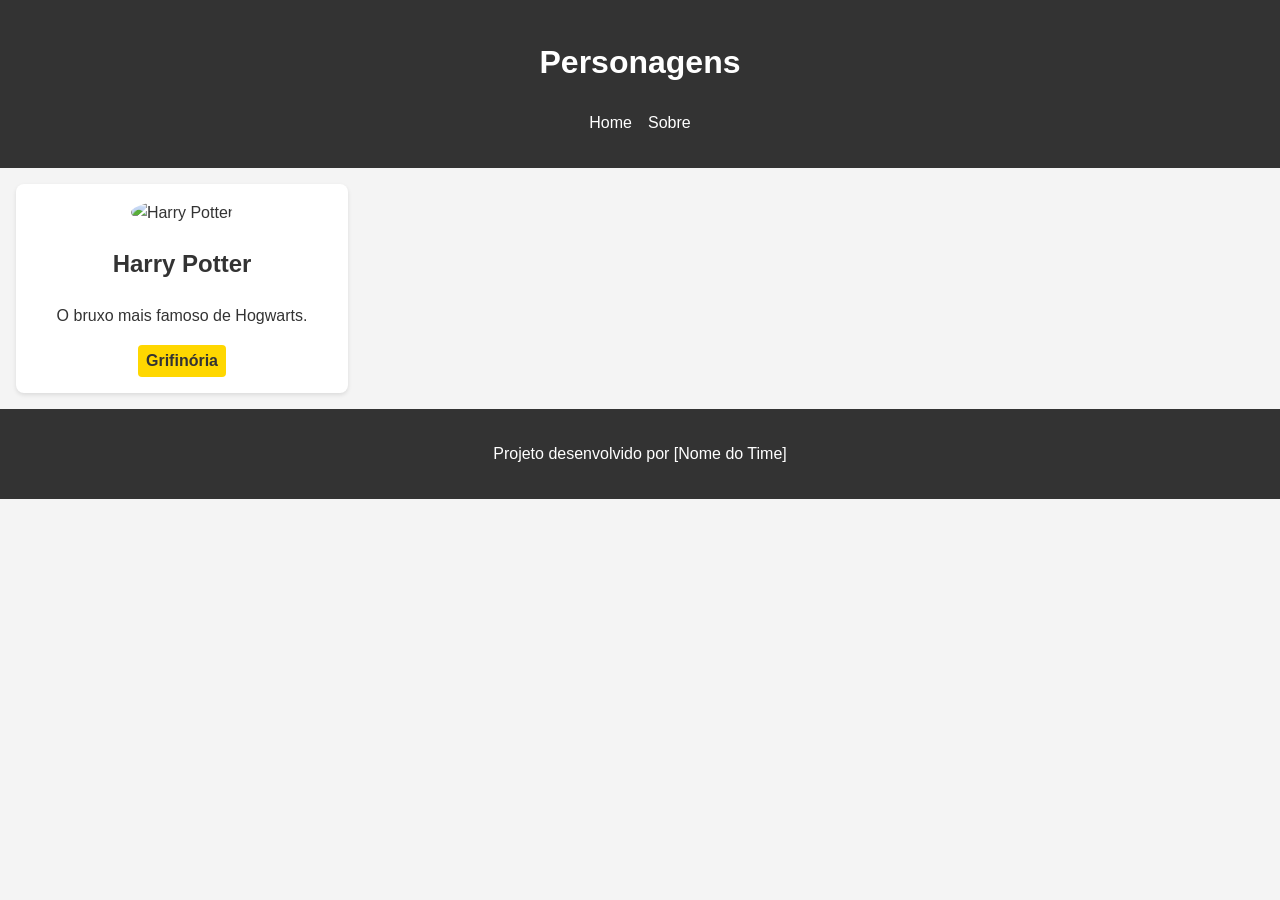
==== index.html @ 24259fda "criado sistema base" ====
<!DOCTYPE html>
<html lang="pt-BR">
<head>
  <meta charset="UTF-8">
  <meta name="viewport" content="width=device-width, initial-scale=1.0">
  <title>Personagens</title>
  <link rel="stylesheet" href="./style/style.css">
</head>
<body>
  <header class="header">
    <h1>Personagens</h1> <!-- Tema ajustável -->
    <nav class="navbar">
      <ul>
        <li><a href="./index.html">Home</a></li>
        <li><a href="./pages/about.html">Sobre</a></li>
      </ul>
    </nav>
  </header>

  <main class="container">
    <section class="characters-grid">
      <!-- Card 1 -->
       <a href="./pages/harry-potter.html">
        <div class="character-card character-card-info">
          <img src="images/harry.jpg" alt="Harry Potter">
          <h2>Harry Potter</h2>
          <p>O bruxo mais famoso de Hogwarts.</p>
          <span class="house">Grifinória</span>
        </div>
      </a>

    </section>
  </main>

  <footer class="footer">
    <p>Projeto desenvolvido por [Nome do Time]</p>
  </footer>
</body>
</html>
---- style/style.css ----
/* Estilos Globais */
body {
    font-family: Arial, sans-serif;
    line-height: 1.6;
    margin: 0;
    padding: 0;
    background-color: #f4f4f4;
  }

  a {
    color: #333;
    text-decoration: none;
  }
  
  .header {
    background-color: #333;
    color: #fff;
    text-align: center;
    padding: 1rem;
  }
  
  .navbar ul {
    list-style: none;
    padding: 0;
    display: flex;
    justify-content: center;
    gap: 1rem;
  }
  
  .navbar a {
    color: #fff;
    text-decoration: none;
  }
  
  /* Grid de Personagens */
  .characters-grid {
    display: grid;
    grid-template-columns: repeat(auto-fill, minmax(250px, 1fr));
    gap: 1rem;
    padding: 1rem;
  }

  .character-grid-info {
    grid-template-columns: none;
  }
  
  .character-card {
    background: #fff;
    border-radius: 8px;
    padding: 1rem;
    text-align: center;
    box-shadow: 0 2px 4px rgba(0, 0, 0, 0.1);
  }
  
  .character-card-info {
    width: 100%;
  }
  
  .character-card img {
    max-width: 100%;
    border-radius: 50%;
  }
  
  .house {
    display: inline-block;
    background: #ffd700;
    padding: 0.2rem 0.5rem;
    border-radius: 4px;
    font-weight: bold;
  }
  
  .footer {
    text-align: center;
    padding: 1rem;
    background: #333;
    color: #fff;
  }
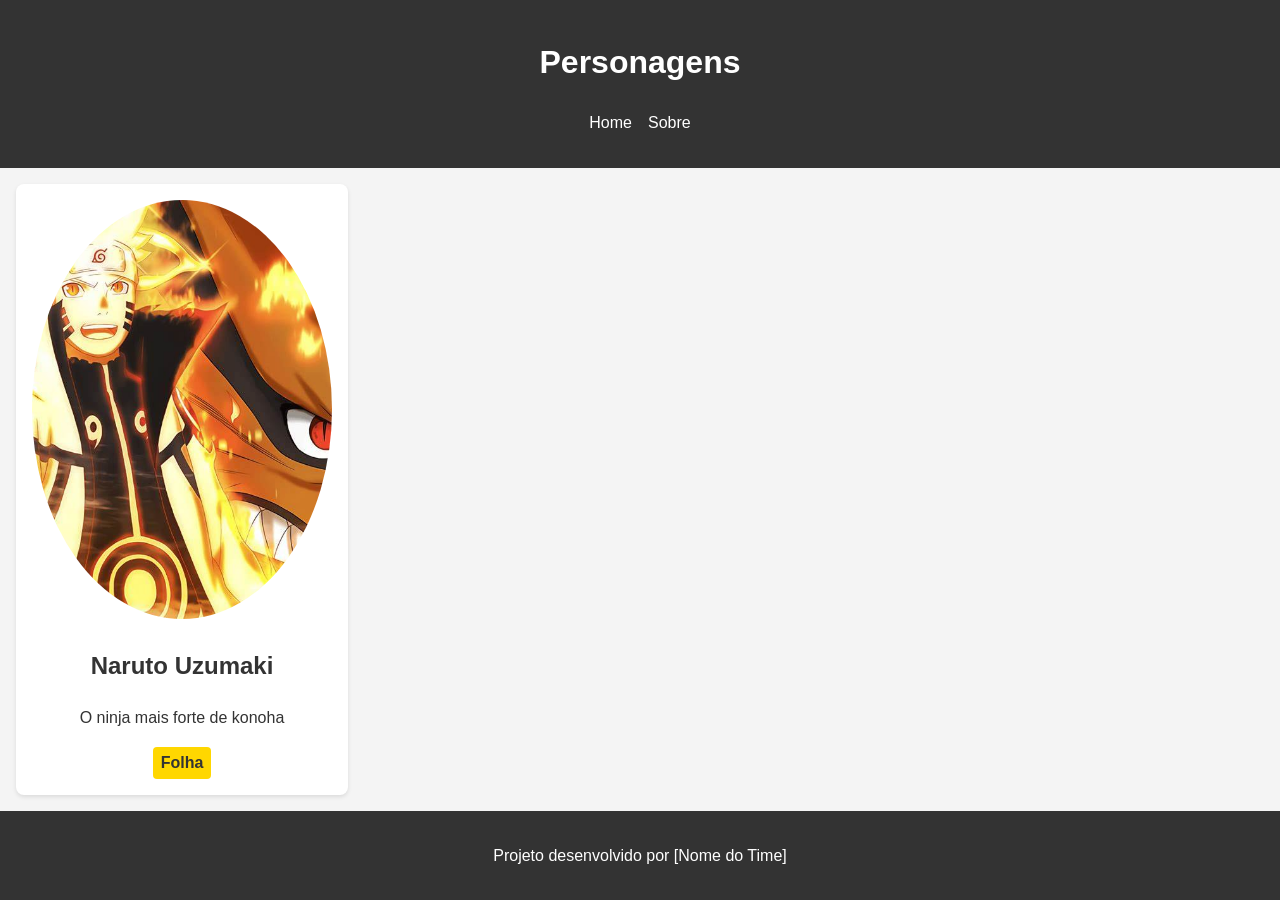
==== commit 9994b17d: "iniciada implementacao desenvolvimento da tela do Naruto" ====
--- a/index.html
+++ b/index.html
@@ -20,12 +20,12 @@
   <main class="container">
     <section class="characters-grid">
       <!-- Card 1 -->
-       <a href="./pages/harry-potter.html">
+       <a href="./pages/naruto.html">
         <div class="character-card character-card-info">
-          <img src="images/harry.jpg" alt="Harry Potter">
-          <h2>Harry Potter</h2>
-          <p>O bruxo mais famoso de Hogwarts.</p>
-          <span class="house">Grifinória</span>
+          <img src="naruto.jfif" alt="Harry Potter">
+          <h2>Naruto Uzumaki</h2>
+          <p>O ninja mais forte de konoha</p>
+          <span class="house">Folha</span>
         </div>
       </a>
 
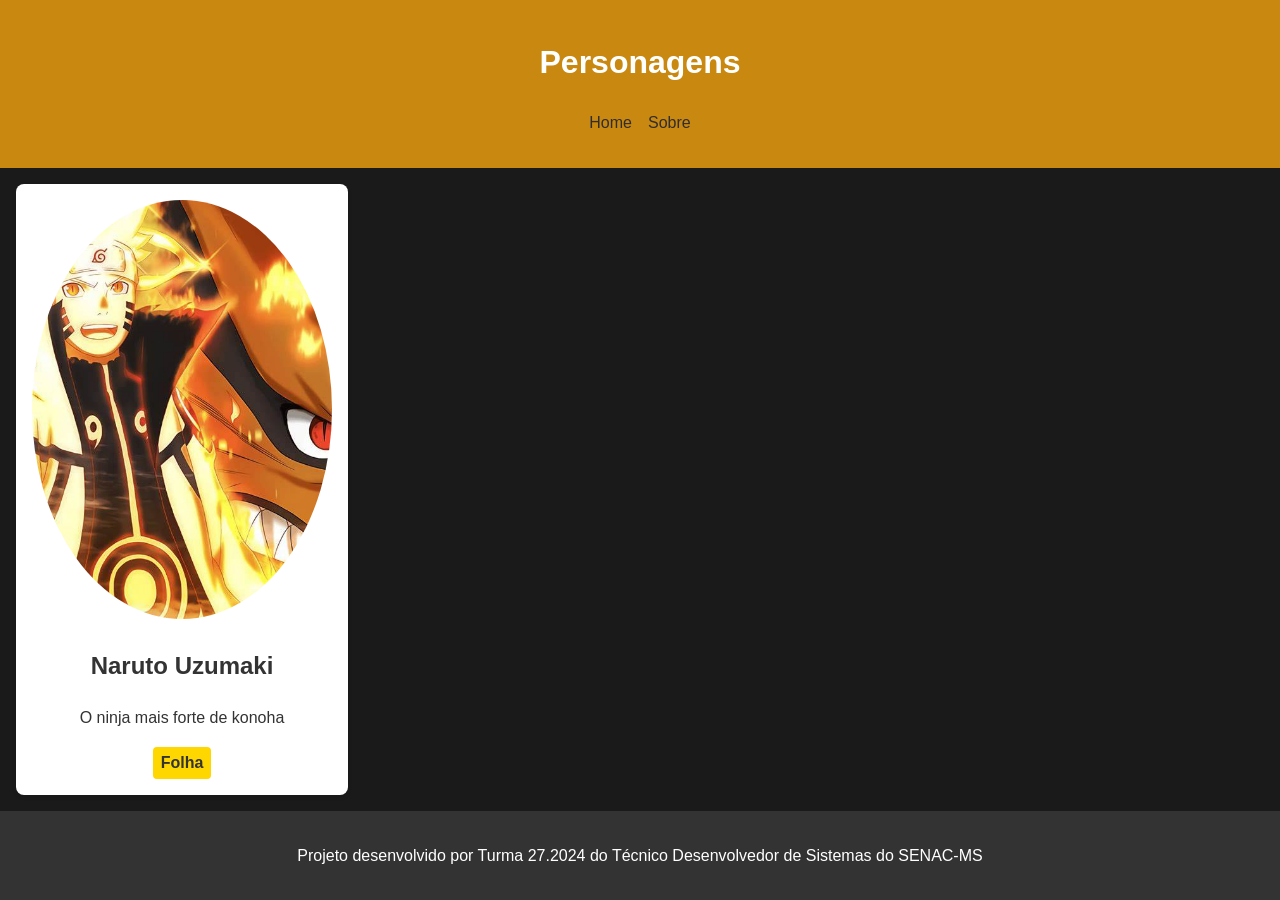
==== commit c808e44d: "Alterando o Footer" ====
--- a/index.html
+++ b/index.html
@@ -33,7 +33,7 @@
   </main>
 
   <footer class="footer">
-    <p>Projeto desenvolvido por [Nome do Time]</p>
+    <p>Projeto desenvolvido por Turma 27.2024 do Técnico Desenvolvedor de Sistemas do SENAC-MS</p>
   </footer>
 </body>
 </html>
--- a/style/style.css
+++ b/style/style.css
@@ -4,7 +4,7 @@
     line-height: 1.6;
     margin: 0;
     padding: 0;
-    background-color: #f4f4f4;
+    background-color: #1b1a1a;
   }
 
   a {
@@ -13,7 +13,7 @@
   }
   
   .header {
-    background-color: #333;
+    background-color: #c9880f;
     color: #fff;
     text-align: center;
     padding: 1rem;
@@ -28,7 +28,7 @@
   }
   
   .navbar a {
-    color: #fff;
+    color: #302d2d;
     text-decoration: none;
   }
   
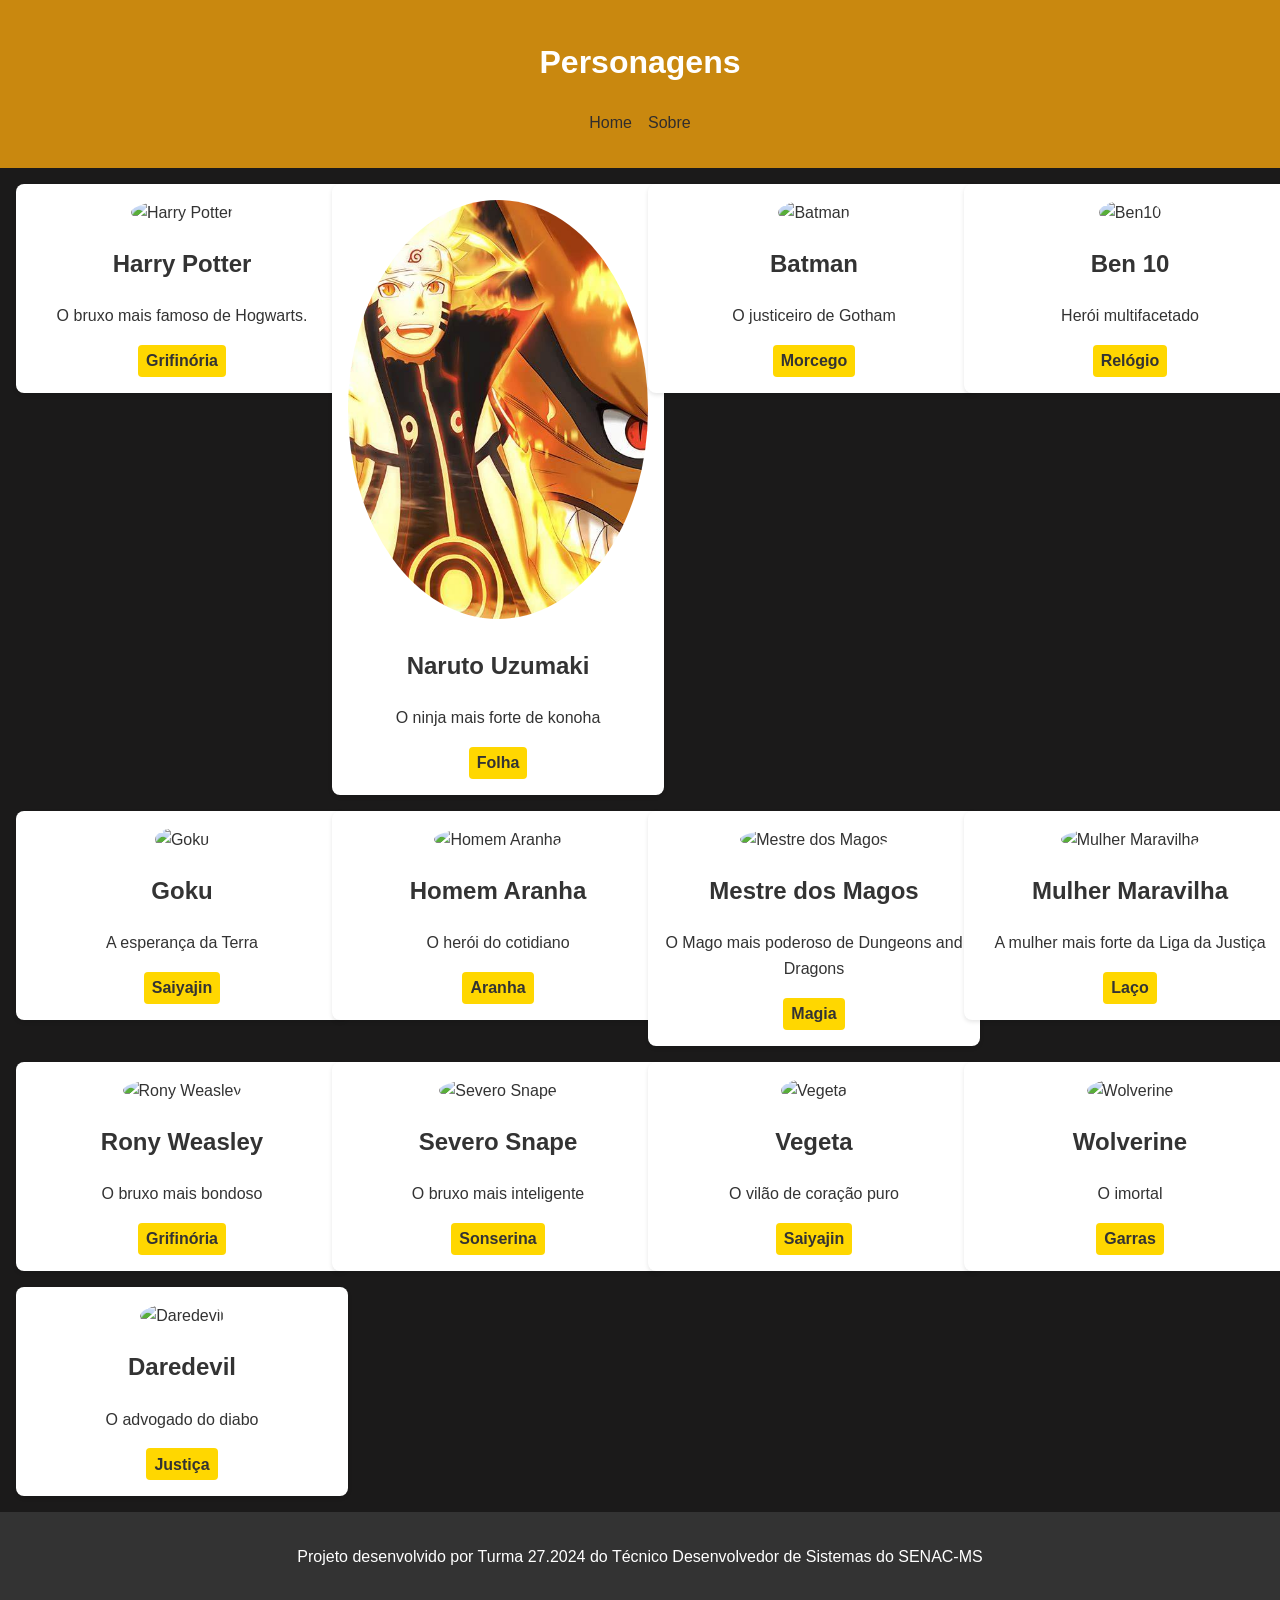
==== commit 44351d5a: "Alterando e adicionando os cards no Index" ====
--- a/index.html
+++ b/index.html
@@ -20,15 +20,134 @@
   <main class="container">
     <section class="characters-grid">
       <!-- Card 1 -->
+      <a href="./pages/harry-potter.html">
+        <div class="character-card character-card-info">
+          <img src="images/harry.jpg" alt="Harry Potter">
+          <h2>Harry Potter</h2>
+          <p>O bruxo mais famoso de Hogwarts.</p>
+          <span class="house">Grifinória</span>
+        </div>
+      </a>
+
+      <!-- Card 2 -->
        <a href="./pages/naruto.html">
         <div class="character-card character-card-info">
-          <img src="naruto.jfif" alt="Harry Potter">
+          <img src="naruto.jfif" alt="Naruto">
           <h2>Naruto Uzumaki</h2>
           <p>O ninja mais forte de konoha</p>
           <span class="house">Folha</span>
         </div>
       </a>
 
+      <!-- Card 3 -->
+      <a href="./pages/batman.html">
+        <div class="character-card character-card-info">
+          <img src="" alt="Batman">
+          <h2>Batman</h2>
+          <p>O justiceiro de Gotham</p>
+          <span class="house">Morcego</span>
+        </div>
+      </a>
+
+      <!-- Card 4 -->
+      <a href="./pages/ben 10.html">
+        <div class="character-card character-card-info">
+          <img src="" alt="Ben10">
+          <h2>Ben 10</h2>
+          <p>Herói multifacetado</p>
+          <span class="house">Relógio</span>
+        </div>
+      </a>
+
+      <!-- Card 5 -->
+      <a href="./pages/goku.html">
+        <div class="character-card character-card-info">
+          <img src="" alt="Goku">
+          <h2>Goku</h2>
+          <p>A esperança da Terra</p>
+          <span class="house">Saiyajin</span>
+        </div>
+      </a>
+
+      <!-- Card 6 -->
+      <a href="./pages/homem-aranha.html">
+        <div class="character-card character-card-info">
+          <img src="" alt="Homem Aranha">
+          <h2>Homem Aranha</h2>
+          <p>O herói do cotidiano</p>
+          <span class="house">Aranha</span>
+        </div>
+      </a>
+
+      <!-- Card 7 -->
+      <a href="./pages/mestre-dos-magos.html">
+        <div class="character-card character-card-info">
+          <img src="" alt="Mestre dos Magos">
+          <h2>Mestre dos Magos</h2>
+          <p>O Mago mais poderoso de Dungeons and Dragons</p>
+          <span class="house">Magia</span>
+        </div>
+      </a>
+
+      <!-- Card 8 -->
+      <a href="./pages/mulher-maravilha.html">
+        <div class="character-card character-card-info">
+          <img src="" alt="Mulher Maravilha">
+          <h2>Mulher Maravilha</h2>
+          <p>A mulher mais forte da Liga da Justiça</p>
+          <span class="house">Laço</span>
+        </div>
+      </a>
+
+      <!-- Card 9 -->
+      <a href="./pages/rony-weasley.html">
+        <div class="character-card character-card-info">
+          <img src="" alt="Rony Weasley">
+          <h2>Rony Weasley</h2>
+          <p>O bruxo mais bondoso</p>
+          <span class="house">Grifinória</span>
+        </div>
+      </a>
+
+      <!-- Card 10 -->
+      <a href="./pages/severo-snape.html">
+        <div class="character-card character-card-info">
+          <img src="" alt="Severo Snape">
+          <h2>Severo Snape</h2>
+          <p>O bruxo mais inteligente</p>
+          <span class="house">Sonserina</span>
+        </div>
+      </a>
+
+      <!-- Card 11 -->
+      <a href="./pages/vegeta.html">
+        <div class="character-card character-card-info">
+          <img src="" alt="Vegeta">
+          <h2>Vegeta</h2>
+          <p>O vilão de coração puro</p>
+          <span class="house">Saiyajin</span>
+        </div>
+      </a>
+
+      <!-- Card 11 -->
+      <a href="./pages/wolverine.html">
+        <div class="character-card character-card-info">
+          <img src="" alt="Wolverine">
+          <h2>Wolverine</h2>
+          <p>O imortal</p>
+          <span class="house">Garras</span>
+        </div>
+      </a>
+
+      <!-- Card 12 -->
+      <a href="./pages/daredevil.html">
+        <div class="character-card character-card-info">
+          <img src="" alt="Daredevil">
+          <h2>Daredevil</h2>
+          <p>O advogado do diabo</p>
+          <span class="house">Justiça</span>
+        </div>
+      </a>
     </section>
   </main>
 
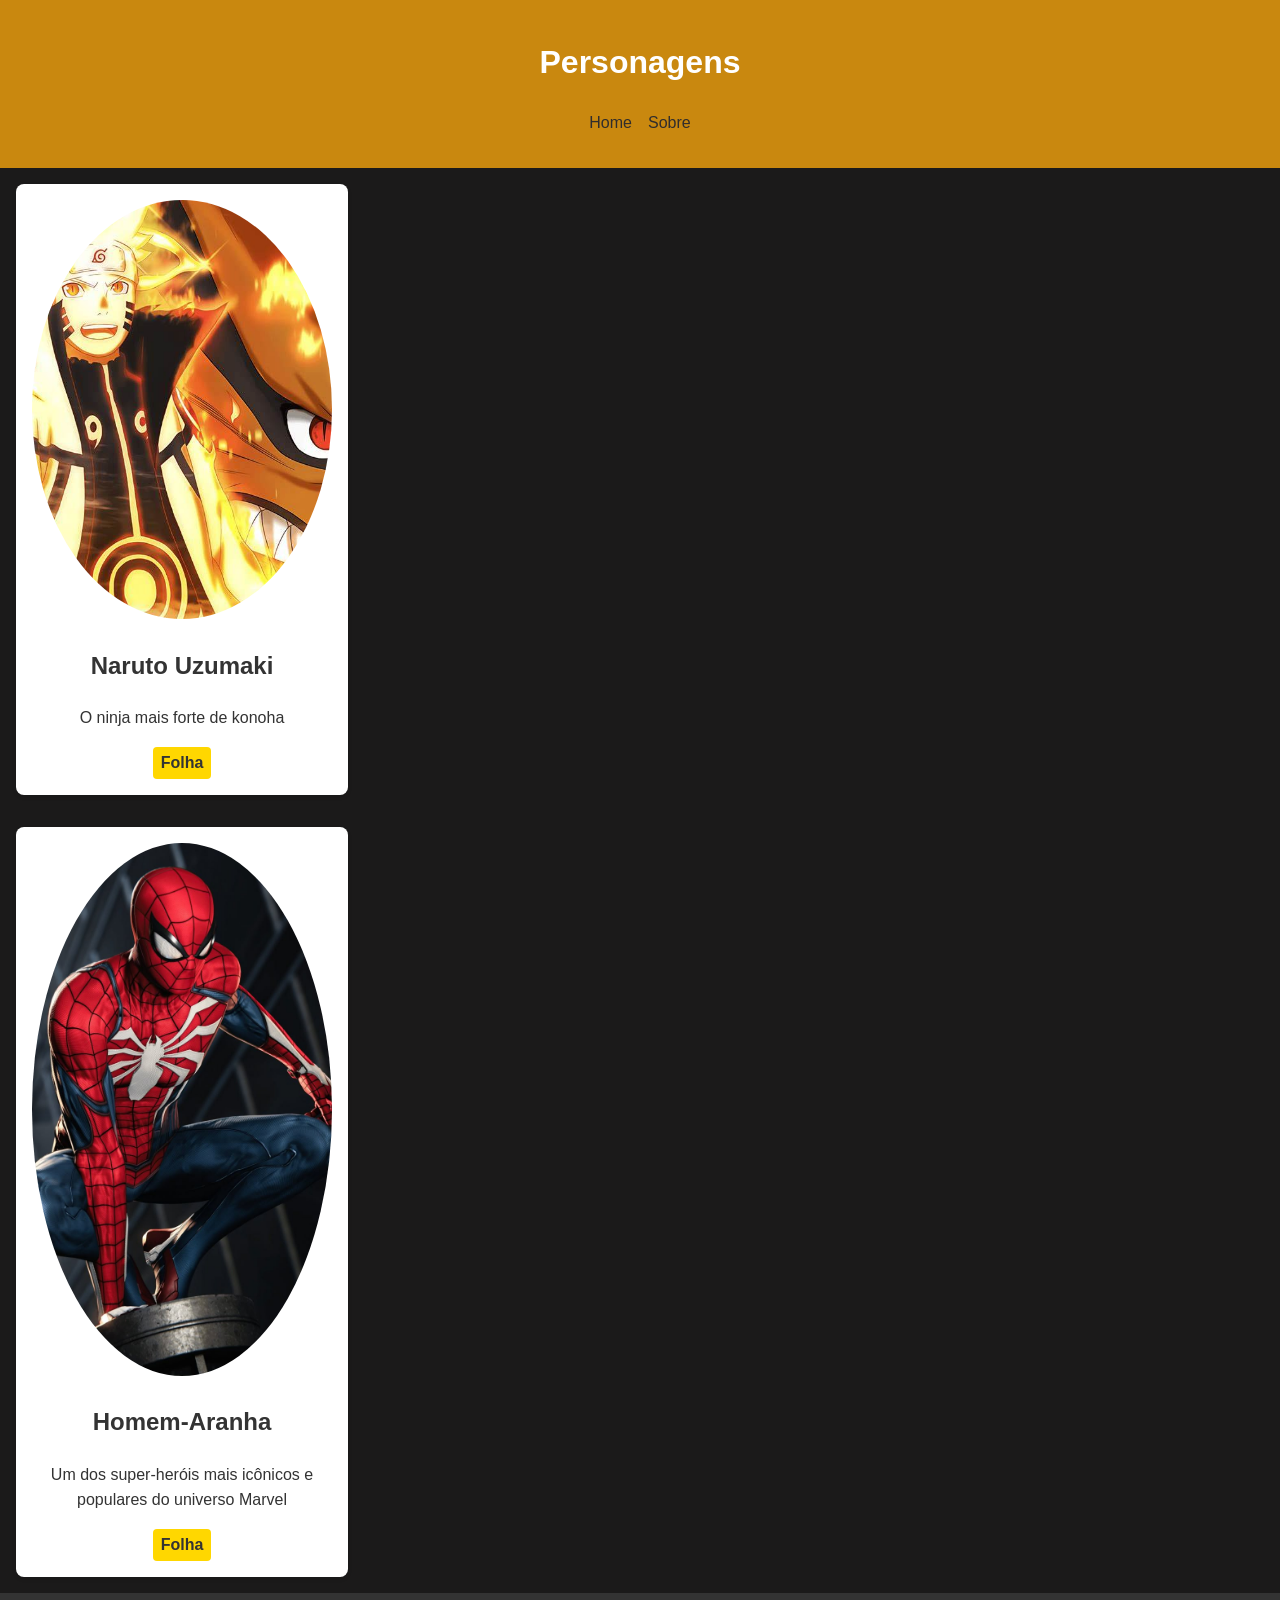
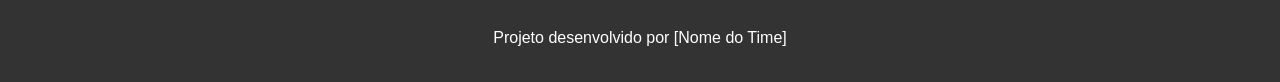
==== commit 443f2e8c: "Desenvolvimento finalizado" ====
--- a/index.html
+++ b/index.html
@@ -20,139 +20,38 @@
   <main class="container">
     <section class="characters-grid">
       <!-- Card 1 -->
-      <a href="./pages/harry-potter.html">
-        <div class="character-card character-card-info">
-          <img src="images/harry.jpg" alt="Harry Potter">
-          <h2>Harry Potter</h2>
-          <p>O bruxo mais famoso de Hogwarts.</p>
-          <span class="house">Grifinória</span>
-        </div>
-      </a>
-
-      <!-- Card 2 -->
        <a href="./pages/naruto.html">
         <div class="character-card character-card-info">
-          <img src="naruto.jfif" alt="Naruto">
+          <img src="naruto.jfif" alt="Harry Potter">
           <h2>Naruto Uzumaki</h2>
           <p>O ninja mais forte de konoha</p>
           <span class="house">Folha</span>
         </div>
       </a>
 
-      <!-- Card 3 -->
-      <a href="./pages/batman.html">
+    </section>
+  </main>
+
+
+  <main class="container">
+    <section class="characters-grid">
+      <!-- Card 1 -->
+       <a href="./pages/homem-aranha.html">
         <div class="character-card character-card-info">
-          <img src="" alt="Batman">
-          <h2>Batman</h2>
-          <p>O justiceiro de Gotham</p>
-          <span class="house">Morcego</span>
+          <img src="img/homemred.jpg" alt="Homem-aranha">
+          <h2>Homem-Aranha</h2>
+          <p>Um dos super-heróis mais icônicos e populares do universo Marvel</p>
+          <span class="house">Folha</span>
         </div>
       </a>
 
-      <!-- Card 4 -->
-      <a href="./pages/ben 10.html">
-        <div class="character-card character-card-info">
-          <img src="" alt="Ben10">
-          <h2>Ben 10</h2>
-          <p>Herói multifacetado</p>
-          <span class="house">Relógio</span>
-        </div>
-      </a>
-
-      <!-- Card 5 -->
-      <a href="./pages/goku.html">
-        <div class="character-card character-card-info">
-          <img src="" alt="Goku">
-          <h2>Goku</h2>
-          <p>A esperança da Terra</p>
-          <span class="house">Saiyajin</span>
-        </div>
-      </a>
-
-      <!-- Card 6 -->
-      <a href="./pages/homem-aranha.html">
-        <div class="character-card character-card-info">
-          <img src="" alt="Homem Aranha">
-          <h2>Homem Aranha</h2>
-          <p>O herói do cotidiano</p>
-          <span class="house">Aranha</span>
-        </div>
-      </a>
-
-      <!-- Card 7 -->
-      <a href="./pages/mestre-dos-magos.html">
-        <div class="character-card character-card-info">
-          <img src="" alt="Mestre dos Magos">
-          <h2>Mestre dos Magos</h2>
-          <p>O Mago mais poderoso de Dungeons and Dragons</p>
-          <span class="house">Magia</span>
-        </div>
-      </a>
-
-      <!-- Card 8 -->
-      <a href="./pages/mulher-maravilha.html">
-        <div class="character-card character-card-info">
-          <img src="" alt="Mulher Maravilha">
-          <h2>Mulher Maravilha</h2>
-          <p>A mulher mais forte da Liga da Justiça</p>
-          <span class="house">Laço</span>
-        </div>
-      </a>
-
-      <!-- Card 9 -->
-      <a href="./pages/rony-weasley.html">
-        <div class="character-card character-card-info">
-          <img src="" alt="Rony Weasley">
-          <h2>Rony Weasley</h2>
-          <p>O bruxo mais bondoso</p>
-          <span class="house">Grifinória</span>
-        </div>
-      </a>
-
-      <!-- Card 10 -->
-      <a href="./pages/severo-snape.html">
-        <div class="character-card character-card-info">
-          <img src="" alt="Severo Snape">
-          <h2>Severo Snape</h2>
-          <p>O bruxo mais inteligente</p>
-          <span class="house">Sonserina</span>
-        </div>
-      </a>
-
-      <!-- Card 11 -->
-      <a href="./pages/vegeta.html">
-        <div class="character-card character-card-info">
-          <img src="" alt="Vegeta">
-          <h2>Vegeta</h2>
-          <p>O vilão de coração puro</p>
-          <span class="house">Saiyajin</span>
-        </div>
-      </a>
-
-      <!-- Card 11 -->
-      <a href="./pages/wolverine.html">
-        <div class="character-card character-card-info">
-          <img src="" alt="Wolverine">
-          <h2>Wolverine</h2>
-          <p>O imortal</p>
-          <span class="house">Garras</span>
-        </div>
-      </a>
-
-      <!-- Card 12 -->
-      <a href="./pages/daredevil.html">
-        <div class="character-card character-card-info">
-          <img src="" alt="Daredevil">
-          <h2>Daredevil</h2>
-          <p>O advogado do diabo</p>
-          <span class="house">Justiça</span>
-        </div>
-      </a>
     </section>
   </main>
 
+
+
   <footer class="footer">
-    <p>Projeto desenvolvido por Turma 27.2024 do Técnico Desenvolvedor de Sistemas do SENAC-MS</p>
+    <p>Projeto desenvolvido por [Nome do Time]</p>
   </footer>
 </body>
 </html>
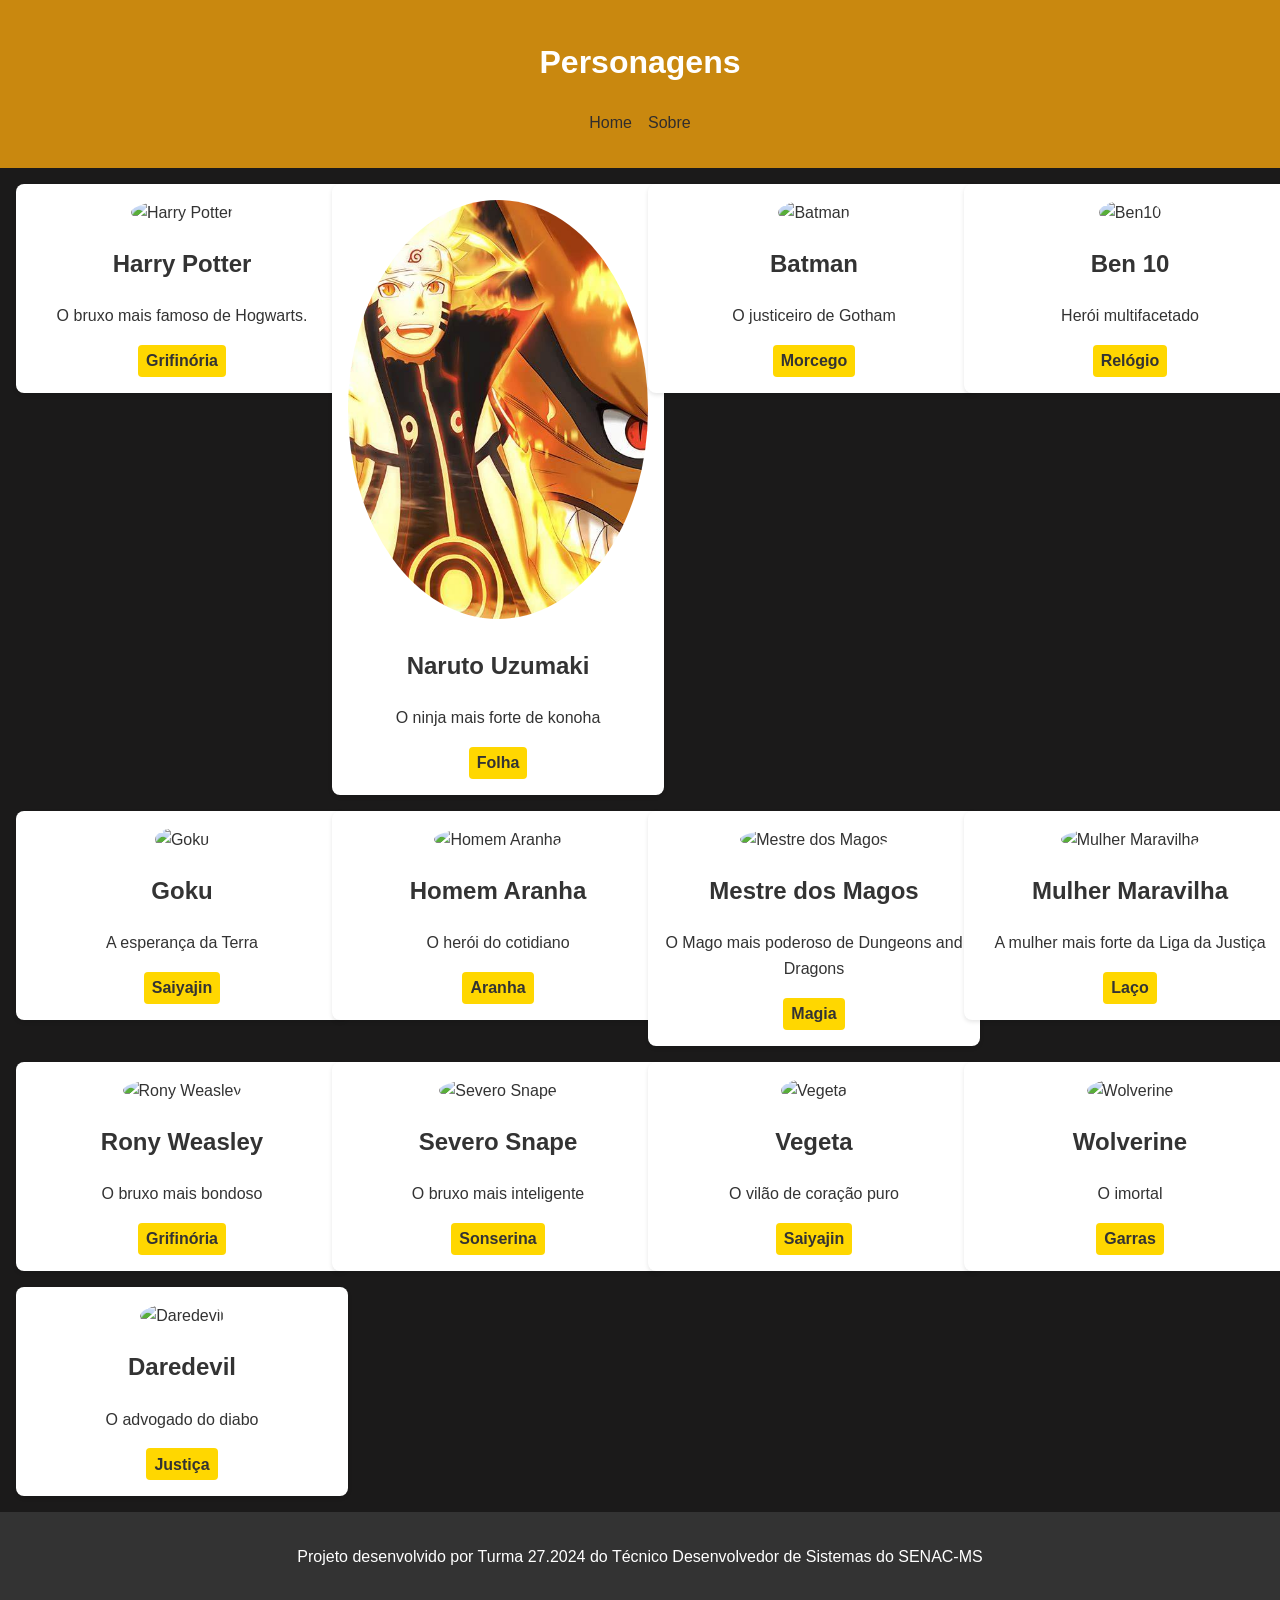
==== commit c0585cc1: "Merge branch 'feature/index' into develop" ====
--- a/index.html
+++ b/index.html
@@ -20,38 +20,139 @@
   <main class="container">
     <section class="characters-grid">
       <!-- Card 1 -->
+      <a href="./pages/harry-potter.html">
+        <div class="character-card character-card-info">
+          <img src="images/harry.jpg" alt="Harry Potter">
+          <h2>Harry Potter</h2>
+          <p>O bruxo mais famoso de Hogwarts.</p>
+          <span class="house">Grifinória</span>
+        </div>
+      </a>
+
+      <!-- Card 2 -->
        <a href="./pages/naruto.html">
         <div class="character-card character-card-info">
-          <img src="naruto.jfif" alt="Harry Potter">
+          <img src="naruto.jfif" alt="Naruto">
           <h2>Naruto Uzumaki</h2>
           <p>O ninja mais forte de konoha</p>
           <span class="house">Folha</span>
         </div>
       </a>
 
+      <!-- Card 3 -->
+      <a href="./pages/batman.html">
+        <div class="character-card character-card-info">
+          <img src="" alt="Batman">
+          <h2>Batman</h2>
+          <p>O justiceiro de Gotham</p>
+          <span class="house">Morcego</span>
+        </div>
+      </a>
+
+      <!-- Card 4 -->
+      <a href="./pages/ben 10.html">
+        <div class="character-card character-card-info">
+          <img src="" alt="Ben10">
+          <h2>Ben 10</h2>
+          <p>Herói multifacetado</p>
+          <span class="house">Relógio</span>
+        </div>
+      </a>
+
+      <!-- Card 5 -->
+      <a href="./pages/goku.html">
+        <div class="character-card character-card-info">
+          <img src="" alt="Goku">
+          <h2>Goku</h2>
+          <p>A esperança da Terra</p>
+          <span class="house">Saiyajin</span>
+        </div>
+      </a>
+
+      <!-- Card 6 -->
+      <a href="./pages/homem-aranha.html">
+        <div class="character-card character-card-info">
+          <img src="" alt="Homem Aranha">
+          <h2>Homem Aranha</h2>
+          <p>O herói do cotidiano</p>
+          <span class="house">Aranha</span>
+        </div>
+      </a>
+
+      <!-- Card 7 -->
+      <a href="./pages/mestre-dos-magos.html">
+        <div class="character-card character-card-info">
+          <img src="" alt="Mestre dos Magos">
+          <h2>Mestre dos Magos</h2>
+          <p>O Mago mais poderoso de Dungeons and Dragons</p>
+          <span class="house">Magia</span>
+        </div>
+      </a>
+
+      <!-- Card 8 -->
+      <a href="./pages/mulher-maravilha.html">
+        <div class="character-card character-card-info">
+          <img src="" alt="Mulher Maravilha">
+          <h2>Mulher Maravilha</h2>
+          <p>A mulher mais forte da Liga da Justiça</p>
+          <span class="house">Laço</span>
+        </div>
+      </a>
+
+      <!-- Card 9 -->
+      <a href="./pages/rony-weasley.html">
+        <div class="character-card character-card-info">
+          <img src="" alt="Rony Weasley">
+          <h2>Rony Weasley</h2>
+          <p>O bruxo mais bondoso</p>
+          <span class="house">Grifinória</span>
+        </div>
+      </a>
+
+      <!-- Card 10 -->
+      <a href="./pages/severo-snape.html">
+        <div class="character-card character-card-info">
+          <img src="" alt="Severo Snape">
+          <h2>Severo Snape</h2>
+          <p>O bruxo mais inteligente</p>
+          <span class="house">Sonserina</span>
+        </div>
+      </a>
+
+      <!-- Card 11 -->
+      <a href="./pages/vegeta.html">
+        <div class="character-card character-card-info">
+          <img src="" alt="Vegeta">
+          <h2>Vegeta</h2>
+          <p>O vilão de coração puro</p>
+          <span class="house">Saiyajin</span>
+        </div>
+      </a>
+
+      <!-- Card 11 -->
+      <a href="./pages/wolverine.html">
+        <div class="character-card character-card-info">
+          <img src="" alt="Wolverine">
+          <h2>Wolverine</h2>
+          <p>O imortal</p>
+          <span class="house">Garras</span>
+        </div>
+      </a>
+
+      <!-- Card 12 -->
+      <a href="./pages/daredevil.html">
+        <div class="character-card character-card-info">
+          <img src="" alt="Daredevil">
+          <h2>Daredevil</h2>
+          <p>O advogado do diabo</p>
+          <span class="house">Justiça</span>
+        </div>
+      </a>
     </section>
   </main>
 
-
-  <main class="container">
-    <section class="characters-grid">
-      <!-- Card 1 -->
-       <a href="./pages/homem-aranha.html">
-        <div class="character-card character-card-info">
-          <img src="img/homemred.jpg" alt="Homem-aranha">
-          <h2>Homem-Aranha</h2>
-          <p>Um dos super-heróis mais icônicos e populares do universo Marvel</p>
-          <span class="house">Folha</span>
-        </div>
-      </a>
-
-    </section>
-  </main>
-
-
-
   <footer class="footer">
-    <p>Projeto desenvolvido por [Nome do Time]</p>
+    <p>Projeto desenvolvido por Turma 27.2024 do Técnico Desenvolvedor de Sistemas do SENAC-MS</p>
   </footer>
 </body>
 </html>
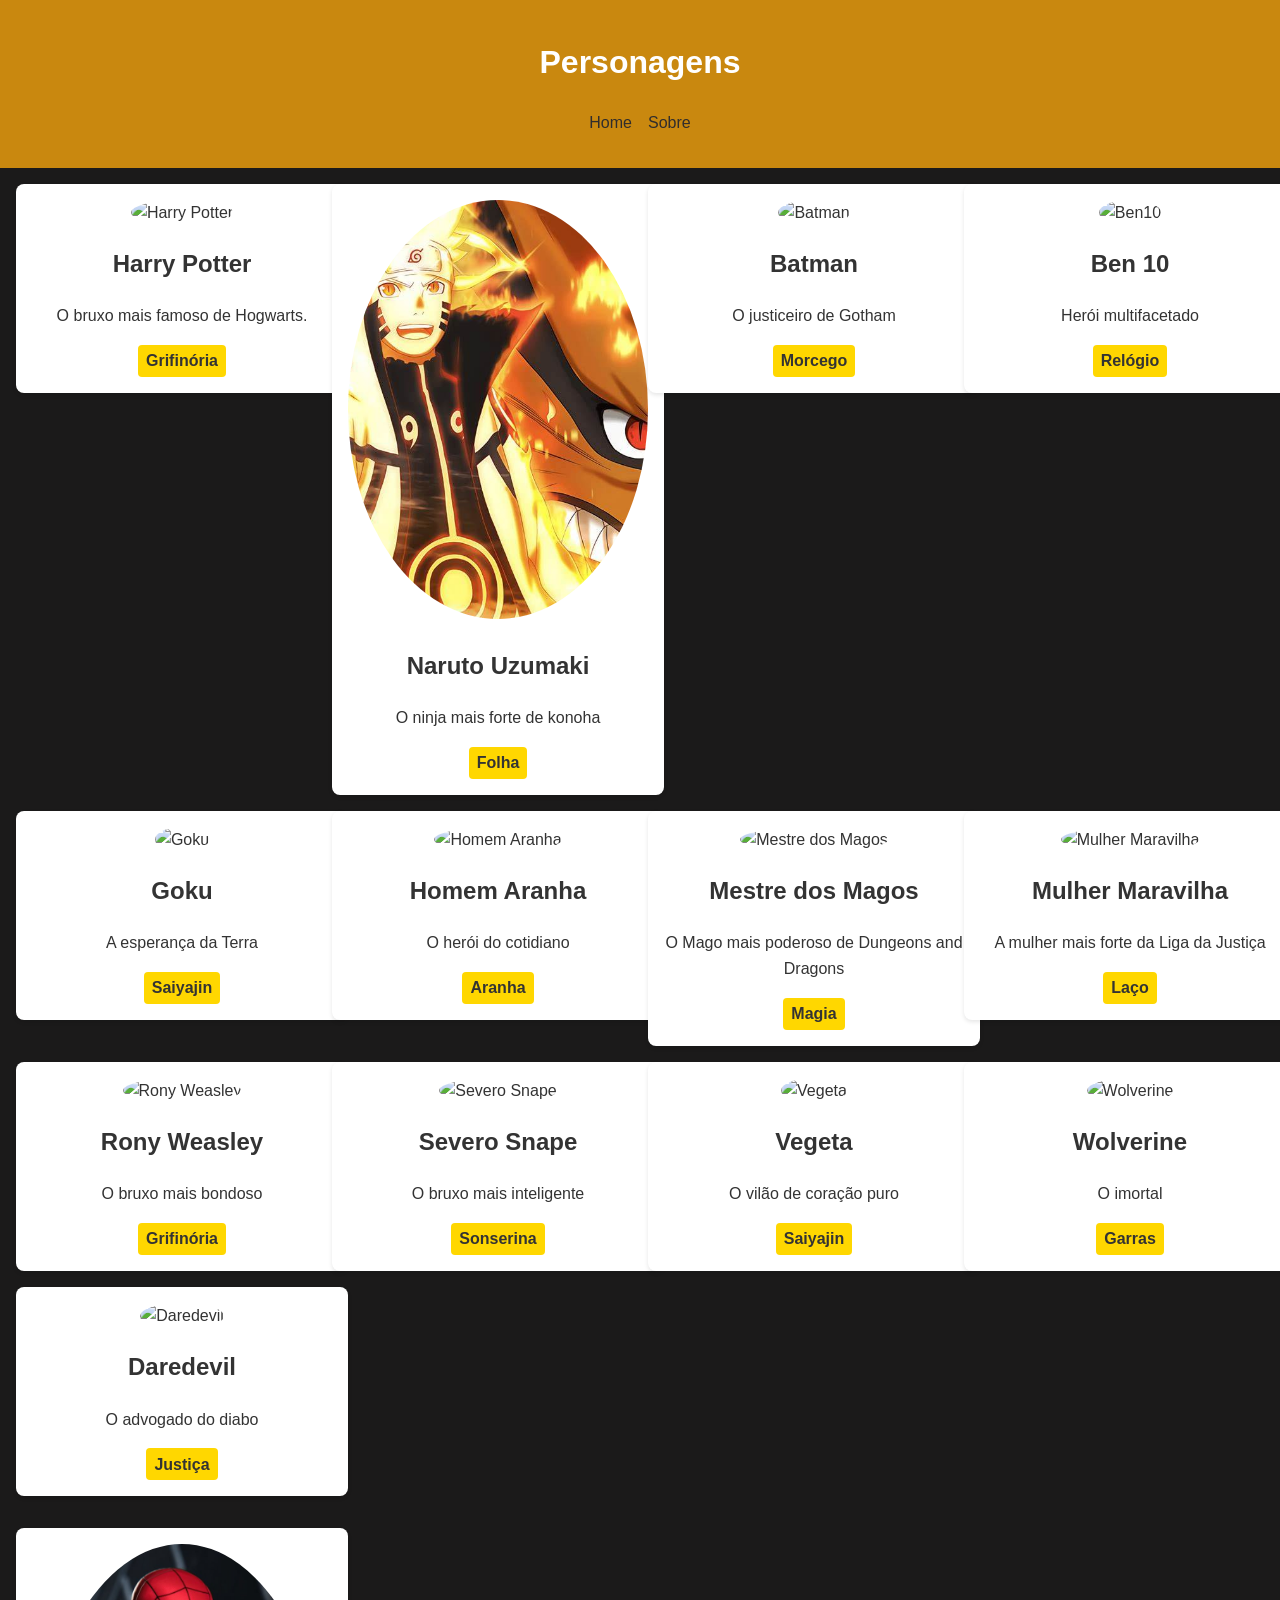
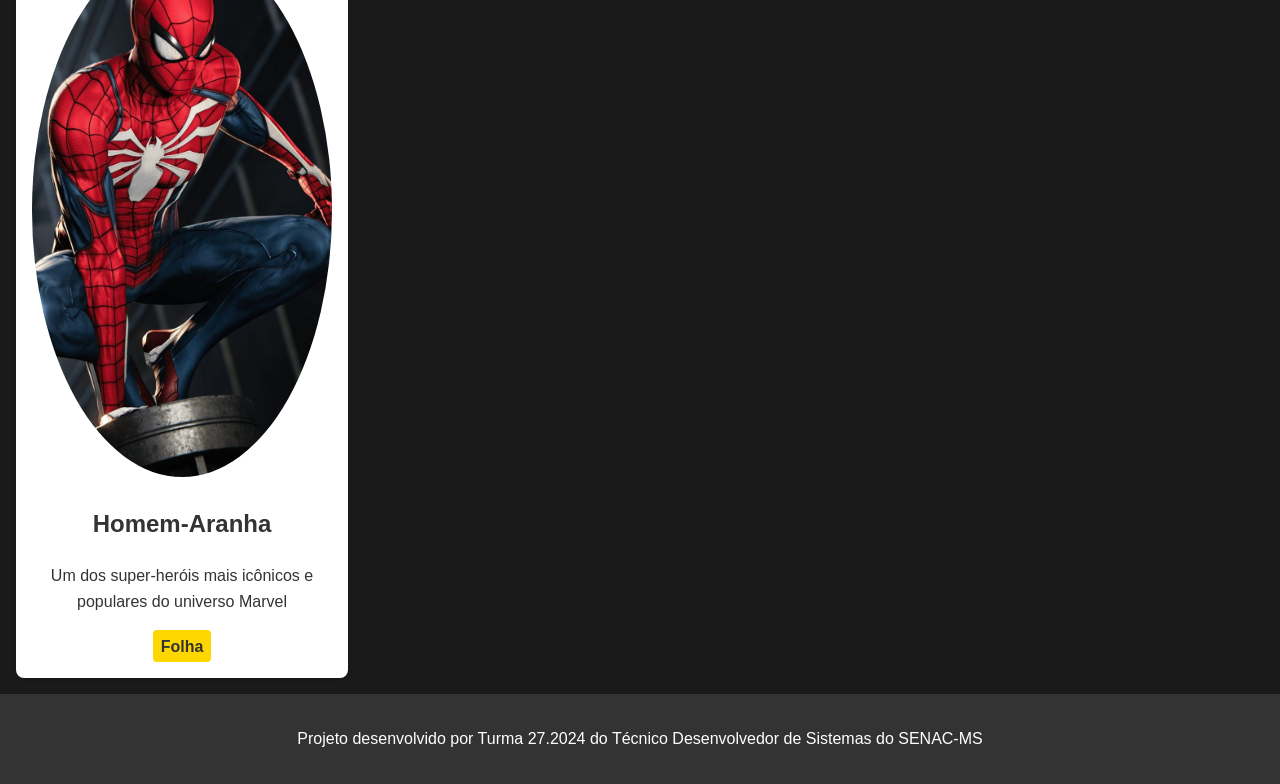
==== commit ffc106b5: "Merge branch 'develop' of https://github.com/talesmateus123/catalogo-personagens into develop" ====
--- a/index.html
+++ b/index.html
@@ -151,6 +151,24 @@
     </section>
   </main>
 
+
+  <main class="container">
+    <section class="characters-grid">
+      <!-- Card 1 -->
+       <a href="./pages/homem-aranha.html">
+        <div class="character-card character-card-info">
+          <img src="img/homemred.jpg" alt="Homem-aranha">
+          <h2>Homem-Aranha</h2>
+          <p>Um dos super-heróis mais icônicos e populares do universo Marvel</p>
+          <span class="house">Folha</span>
+        </div>
+      </a>
+
+    </section>
+  </main>
+
+
+
   <footer class="footer">
     <p>Projeto desenvolvido por Turma 27.2024 do Técnico Desenvolvedor de Sistemas do SENAC-MS</p>
   </footer>
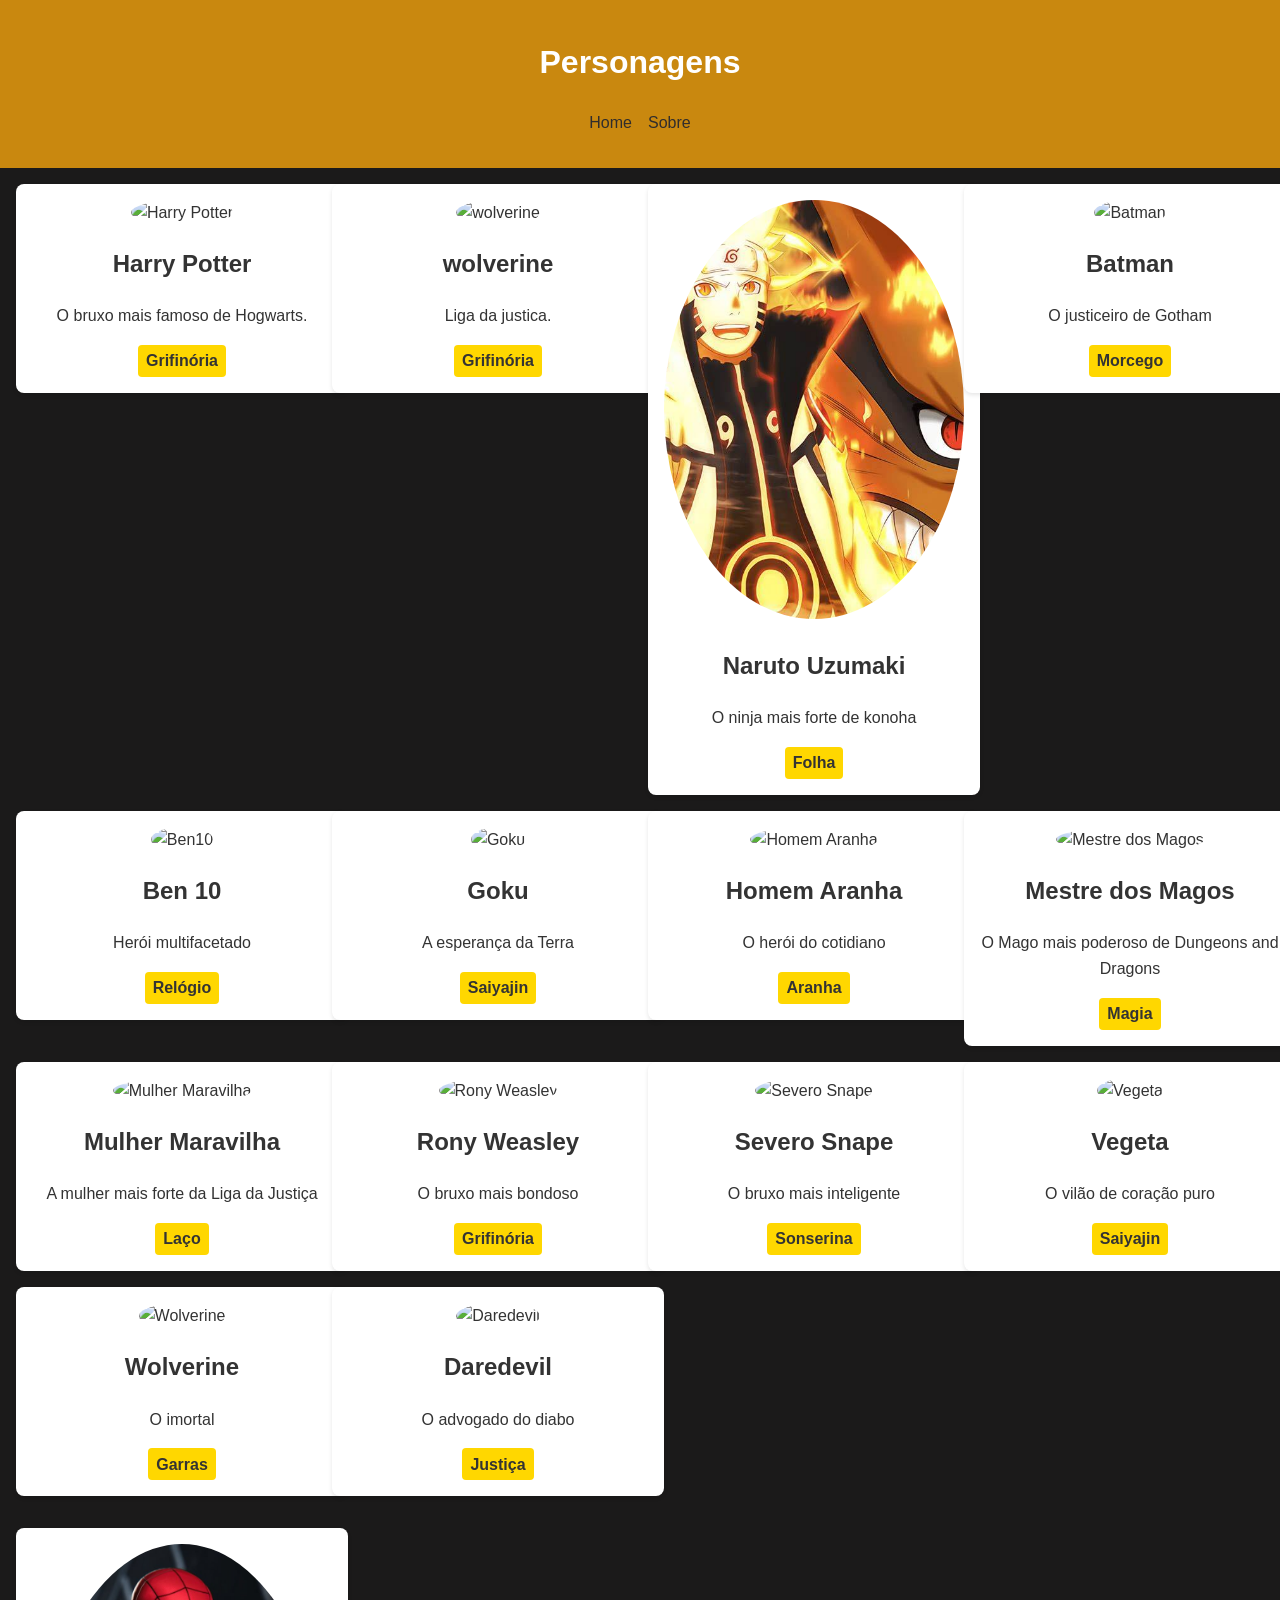
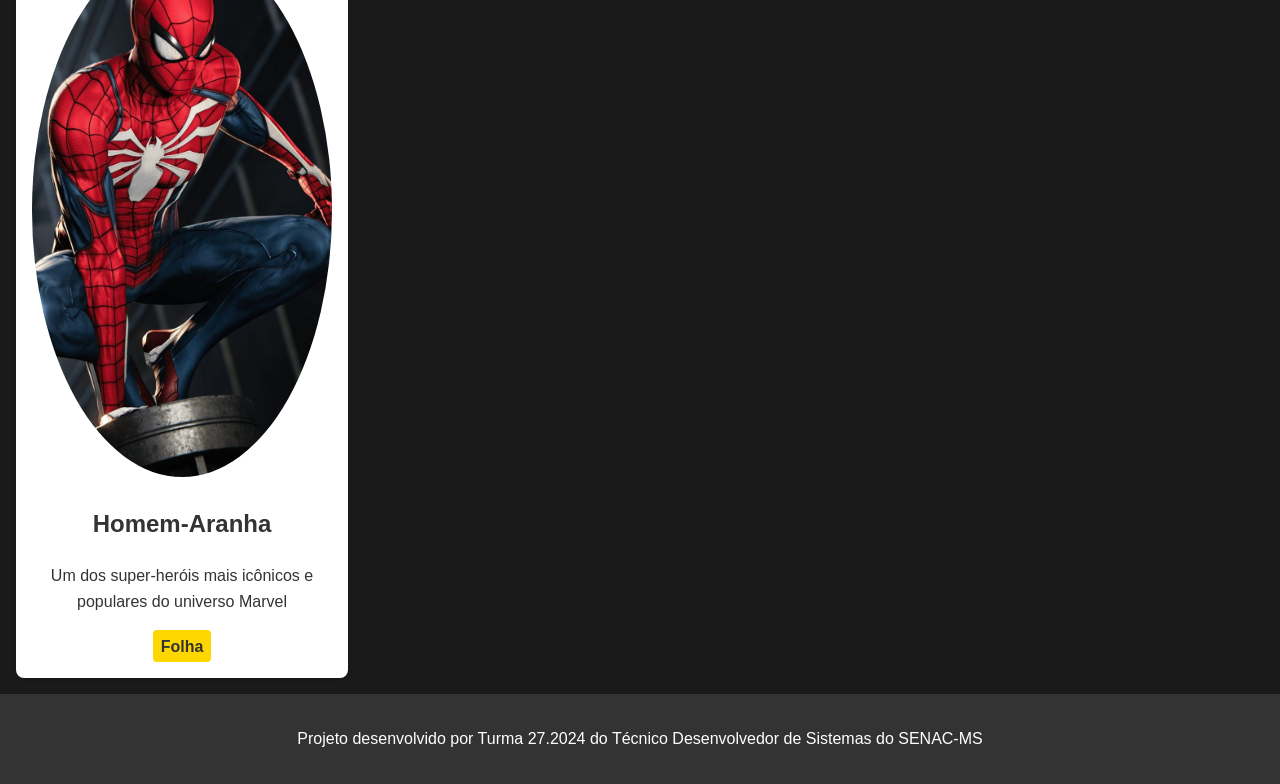
==== commit 469cc3c4: "Merge branch 'develop' of https://github.com/talesmateus123/catalogo-personagens into develop" ====
--- a/index.html
+++ b/index.html
@@ -28,6 +28,15 @@
           <span class="house">Grifinória</span>
         </div>
       </a>
+      
+      <a href="./pages/wolverine.html">
+       <div class="character-card character-card-info">
+         <img src="images/wolverine.jpg" alt="wolverine">
+         <h2>wolverine</h2>
+         <p>Liga da justica.</p>
+         <span class="house">Grifinória</span>
+       </div>
+     </a>
 
       <!-- Card 2 -->
        <a href="./pages/naruto.html">
